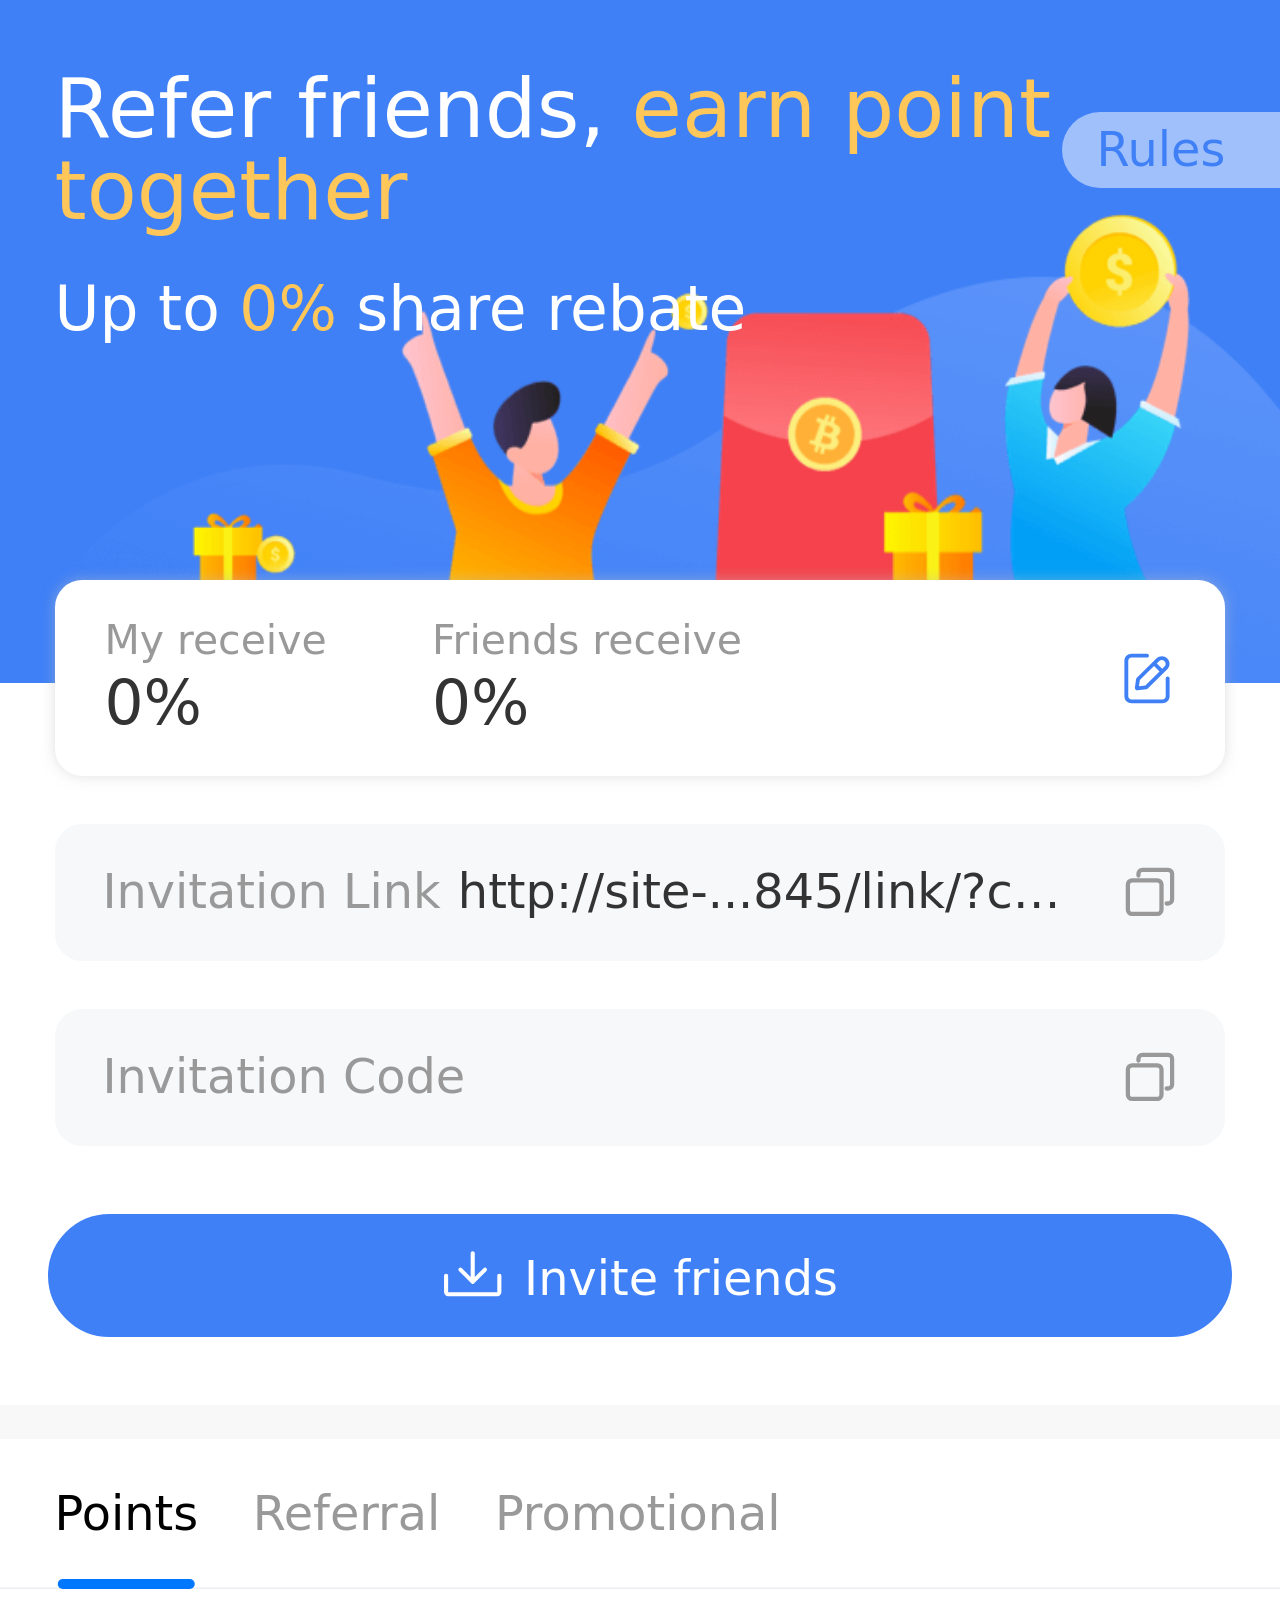
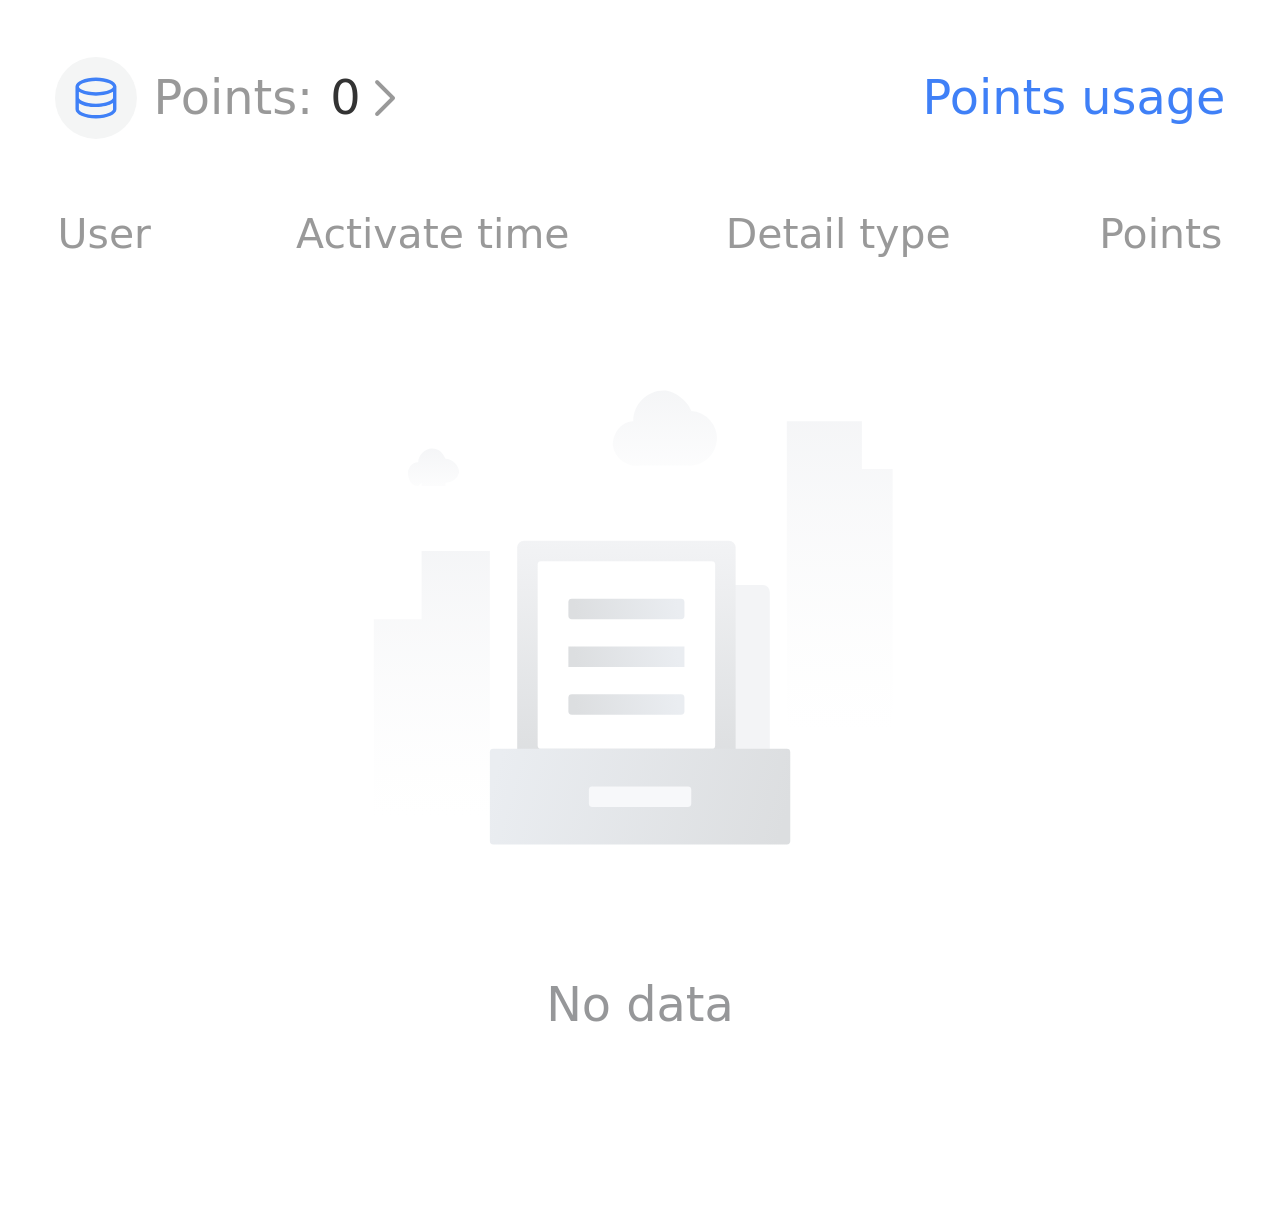
==== index.html @ 1d74dc4e "deploy" ====
<!DOCTYPE html>
<html lang="en">
  <head>
    <meta charset="UTF-8" />
    <meta name="viewport" content="width=device-width, initial-scale=1.0, maximum-scale=1.0, minimum-scale=1.0, user-scalable=no" viewport-fit=cover />
    <link rel="icon" href="/favicon.ico" />
    <title>Ave.ai</title>
    <script async src="https://www.googletagmanager.com/gtag/js?id=G-LFKW8KRD0V"></script>
    <script type="module" crossorigin src="/assets/main.b8605bb9.js"></script>
    <link rel="modulepreload" crossorigin href="/assets/vue-vendor.aaf9f205.js">
    <link rel="modulepreload" crossorigin href="/assets/vendor.d4ce72b8.js">
    <link rel="modulepreload" crossorigin href="/assets/vant-vendor.71d496e5.js">
    <link rel="modulepreload" crossorigin href="/assets/index.5e01b8b3.js">
    <link rel="stylesheet" href="/assets/vant-vendor.0ba14eaf.css">
    <link rel="stylesheet" href="/assets/index.a86b4aa0.css">
    <link rel="stylesheet" href="/assets/index.657bca38.css">
    <script type="module">try{import.meta.url;import("_").catch(()=>1);}catch(e){}window.__vite_is_modern_browser=true;</script>
    <script type="module">!function(){if(window.__vite_is_modern_browser)return;console.warn("vite: loading legacy build because dynamic import or import.meta.url is unsupported, syntax error above should be ignored");var e=document.getElementById("vite-legacy-polyfill"),n=document.createElement("script");n.src=e.src,n.onload=function(){System.import(document.getElementById('vite-legacy-entry').getAttribute('data-src'))},document.body.appendChild(n)}();</script>
  </head>
  <body>
    <div id="app"></div>
    
    <!-- <script src="https://unpkg.com/vconsole/dist/vconsole.min.js"></script>
    <script>
      // VConsole will be exported to `window.VConsole` by default.
      var vConsole = new window.VConsole();
    </script> -->

    <script>
      window.dataLayer = window.dataLayer || [];
      function gtag(){dataLayer.push(arguments);}
      gtag('js', new Date());

      gtag('config', 'G-LFKW8KRD0V');
    </script>
    <script nomodule>!function(){var e=document,t=e.createElement("script");if(!("noModule"in t)&&"onbeforeload"in t){var n=!1;e.addEventListener("beforeload",(function(e){if(e.target===t)n=!0;else if(!e.target.hasAttribute("nomodule")||!n)return;e.preventDefault()}),!0),t.type="module",t.src=".",e.head.appendChild(t),t.remove()}}();</script>
    <script nomodule crossorigin id="vite-legacy-polyfill" src="/assets/polyfills-legacy.182e2891.js"></script>
    <script nomodule crossorigin id="vite-legacy-entry" data-src="/assets/main-legacy.682a80b4.js">System.import(document.getElementById('vite-legacy-entry').getAttribute('data-src'))</script>
  </body>
</html>
---- assets/index.a86b4aa0.css ----
/*! normalize.css v8.0.1 | MIT License | github.com/necolas/normalize.css */html,body{margin:0;width:100%;line-height:1.15;-webkit-text-size-adjust:100%;font-family:"Poppins-Regular",system-ui,\2014 apple-system,Segoe UI,Rototo,Emoji,sans-serif;-webkit-overflow-scrolling:touch}*{box-sizing:border-box}main{display:block}h1{font-size:2em;margin:.67em 0}hr{box-sizing:content-box;height:0;overflow:visible}pre{font-family:monospace,monospace;font-size:1em}a{background-color:transparent}abbr[title]{border-bottom:none;text-decoration:underline;-webkit-text-decoration:underline dotted;text-decoration:underline dotted}b,strong{font-weight:bolder}code,kbd,samp{font-family:monospace,monospace;font-size:1em}small{font-size:80%}sub,sup{font-size:75%;line-height:0;position:relative;vertical-align:baseline}sub{bottom:-.25em}sup{top:-.5em}img{border-style:none}button,input,optgroup,select,textarea{font-family:inherit;font-size:100%;line-height:1.15;margin:0}button,input{overflow:visible}button,select{text-transform:none}button,[type=button],[type=reset],[type=submit]{-webkit-appearance:button}button::-moz-focus-inner,[type=button]::-moz-focus-inner,[type=reset]::-moz-focus-inner,[type=submit]::-moz-focus-inner{border-style:none;padding:0}button:-moz-focusring,[type=button]:-moz-focusring,[type=reset]:-moz-focusring,[type=submit]:-moz-focusring{outline:.02667rem dotted ButtonText}fieldset{padding:.35em .75em .625em}legend{box-sizing:border-box;color:inherit;display:table;max-width:100%;padding:0;white-space:normal}progress{vertical-align:baseline}textarea{overflow:auto}[type=checkbox],[type=radio]{box-sizing:border-box;padding:0}[type=number]::-webkit-inner-spin-button,[type=number]::-webkit-outer-spin-button{height:auto}[type=search]{-webkit-appearance:textfield;outline-offset:-.05333rem}[type=search]::-webkit-search-decoration{-webkit-appearance:none}::-webkit-file-upload-button{-webkit-appearance:button;font:inherit}details{display:block}summary{display:list-item}template{display:none}[hidden]{display:none}ul,li{margin:0;padding:0;list-style:none}.iconfont-svg{width:1em;height:1em;vertical-align:-.15em;fill:currentColor;overflow:hidden}.clickable:active{opacity:.5}@font-face{font-family:iconfont;src:url([data-uri]) format("woff2"),url([data-uri]) format("woff"),url([data-uri]) format("truetype")}.iconfont{font-family:iconfont!important;font-size:.42667rem;font-style:normal;-webkit-font-smoothing:antialiased;-moz-osx-font-smoothing:grayscale}.icon-iOS:before{content:"\ea64"}.icon-tianjiaLP:before{content:"\ea58"}.icon-zhuanru1:before{content:"\ea2a"}.icon-zhuanchu1:before{content:"\ea2b"}.icon-zhuanru-1:before{content:"\ea2c"}.icon-zhuanchu-1:before{content:"\ea2d"}.icon-weizhi:before{content:"\ea57"}.icon-anzhuo:before{content:"\ea3c"}.icon-a-Googleplay2:before{content:"\ea3d"}.icon-download:before{content:"\e852"}.icon-integral:before{content:"\ea36"}.icon-rebates:before{content:"\ea37"}.icon-edit:before{content:"\e66e"}.icon-copy:before{content:"\e9f9"}
---- assets/index.657bca38.css ----
.mr-5{margin-right:.13333rem}.color-fff{color:#fff!important}.color-FFC659{color:#ffc659!important}.color-3F80F7{color:#3f80f7!important}.color-999{color:#999!important}.color-333{color:#333!important}.font-16{font-size:.42667rem!important}.icon-edit:active,.icon-copy:active{opacity:.5}@font-face{font-family:Emoji;src:local("Apple Color Emojiji"),local("Segoe UI Emoji"),local("Segoe UI Symbol"),local("Noto Color Emoji");unicode-range:U+1F000-1F644,U+203C-3299}#app{font-family:"Poppins-Regular",system-ui,\2014 apple-system,Segoe UI,Rototo,Emoji,sans-serif}
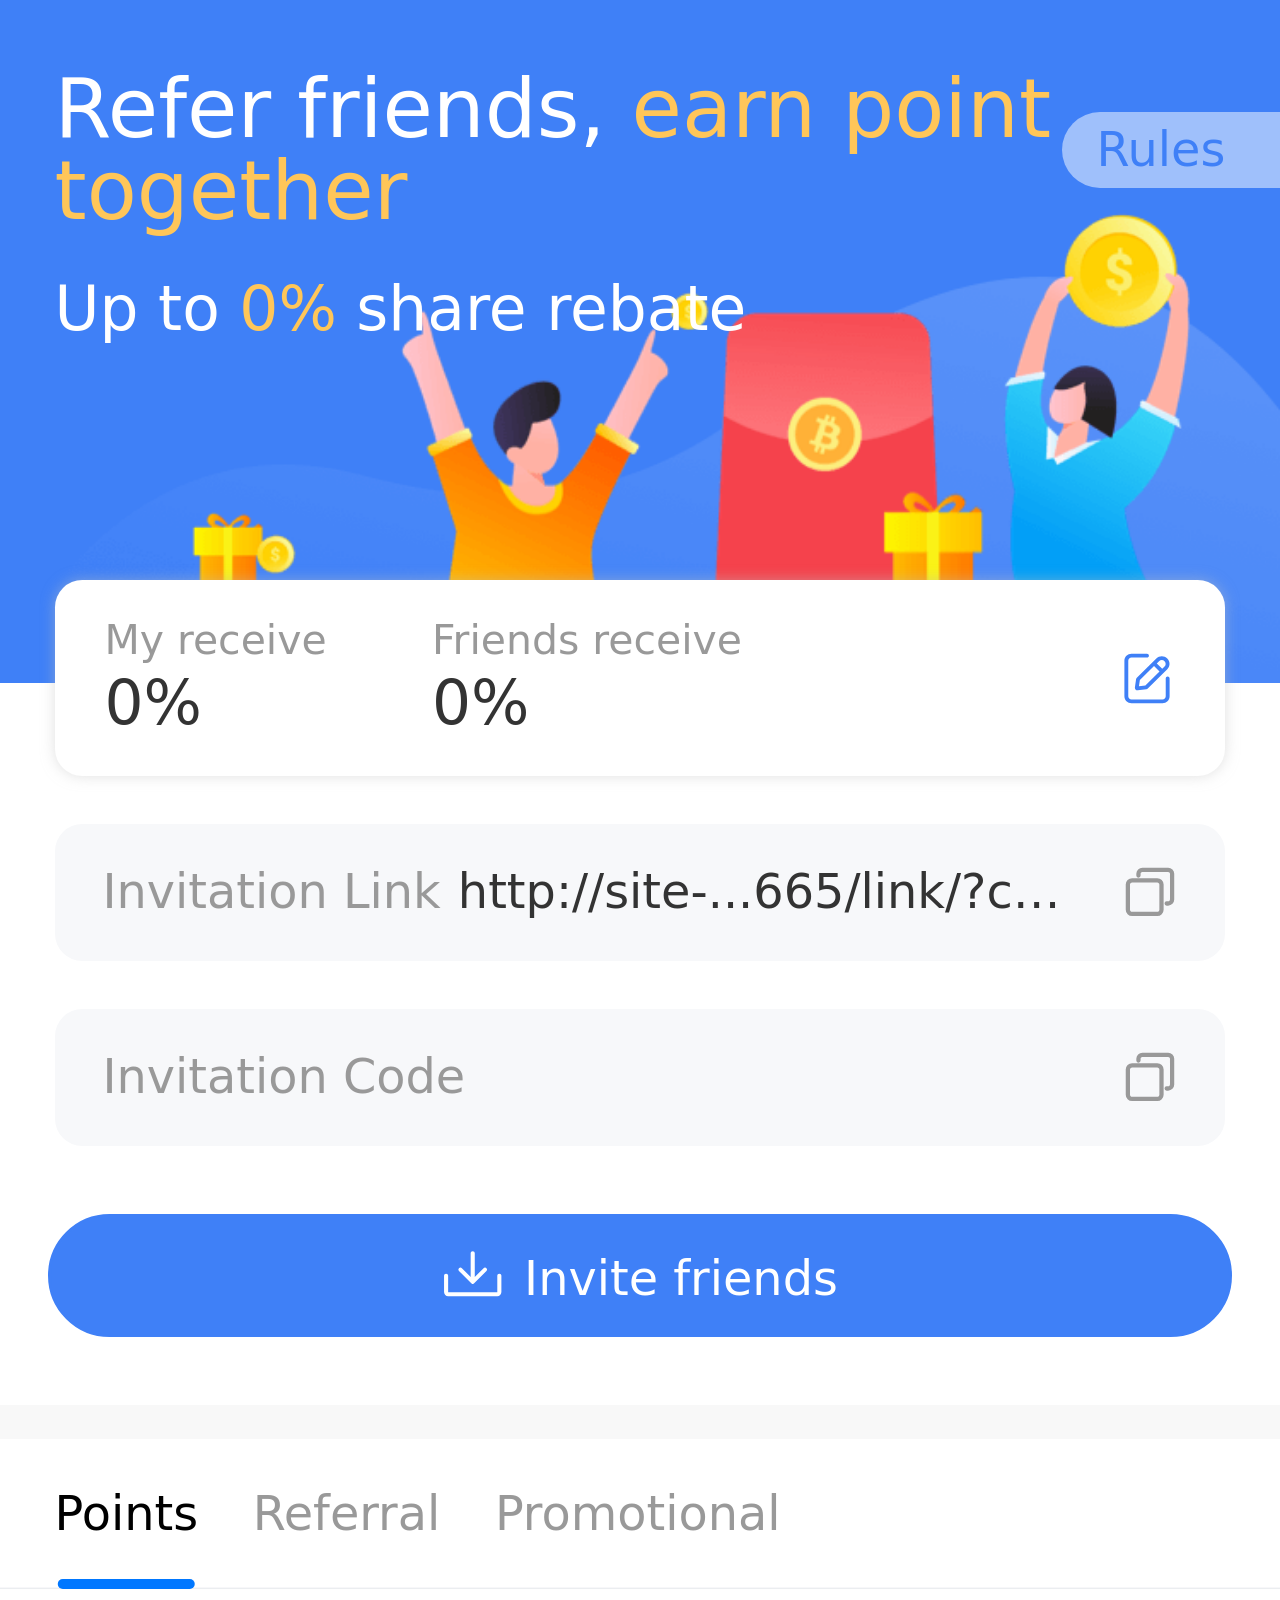
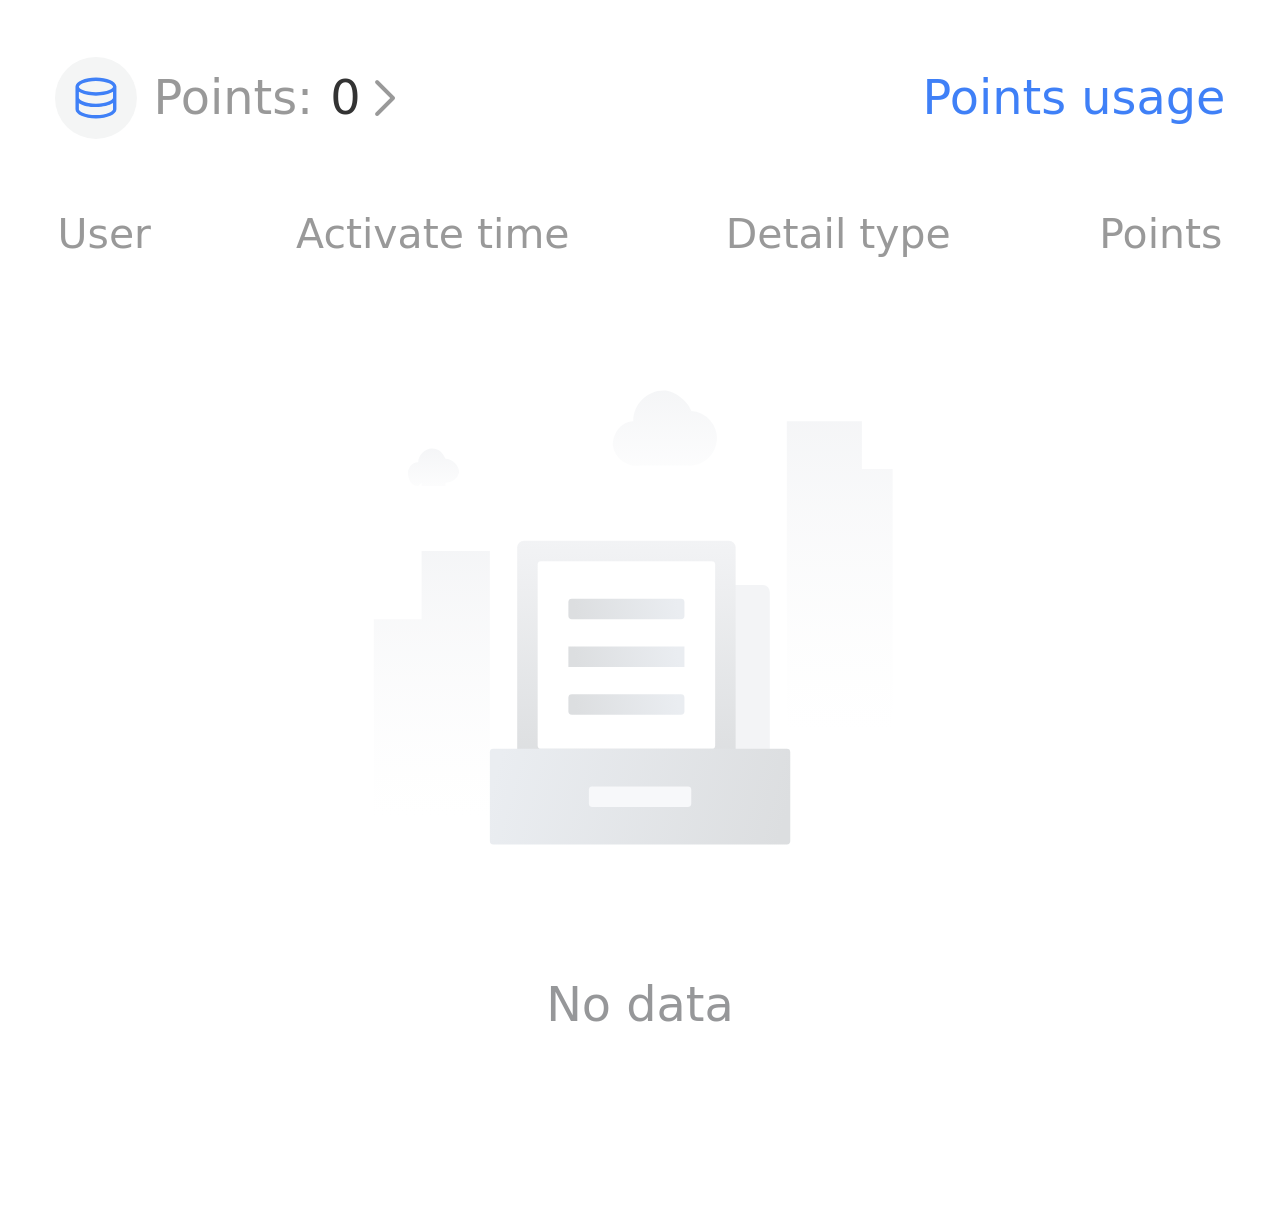
==== commit 8e626dee: "deploy" ====
--- a/index.html
+++ b/index.html
@@ -34,7 +34,7 @@
       gtag('config', 'G-LFKW8KRD0V');
     </script>
     <script nomodule>!function(){var e=document,t=e.createElement("script");if(!("noModule"in t)&&"onbeforeload"in t){var n=!1;e.addEventListener("beforeload",(function(e){if(e.target===t)n=!0;else if(!e.target.hasAttribute("nomodule")||!n)return;e.preventDefault()}),!0),t.type="module",t.src=".",e.head.appendChild(t),t.remove()}}();</script>
-    <script nomodule crossorigin id="vite-legacy-polyfill" src="/assets/polyfills-legacy.182e2891.js"></script>
+    <script nomodule crossorigin id="vite-legacy-polyfill" src="/assets/polyfills-legacy.f21f6233.js"></script>
     <script nomodule crossorigin id="vite-legacy-entry" data-src="/assets/main-legacy.682a80b4.js">System.import(document.getElementById('vite-legacy-entry').getAttribute('data-src'))</script>
   </body>
 </html>
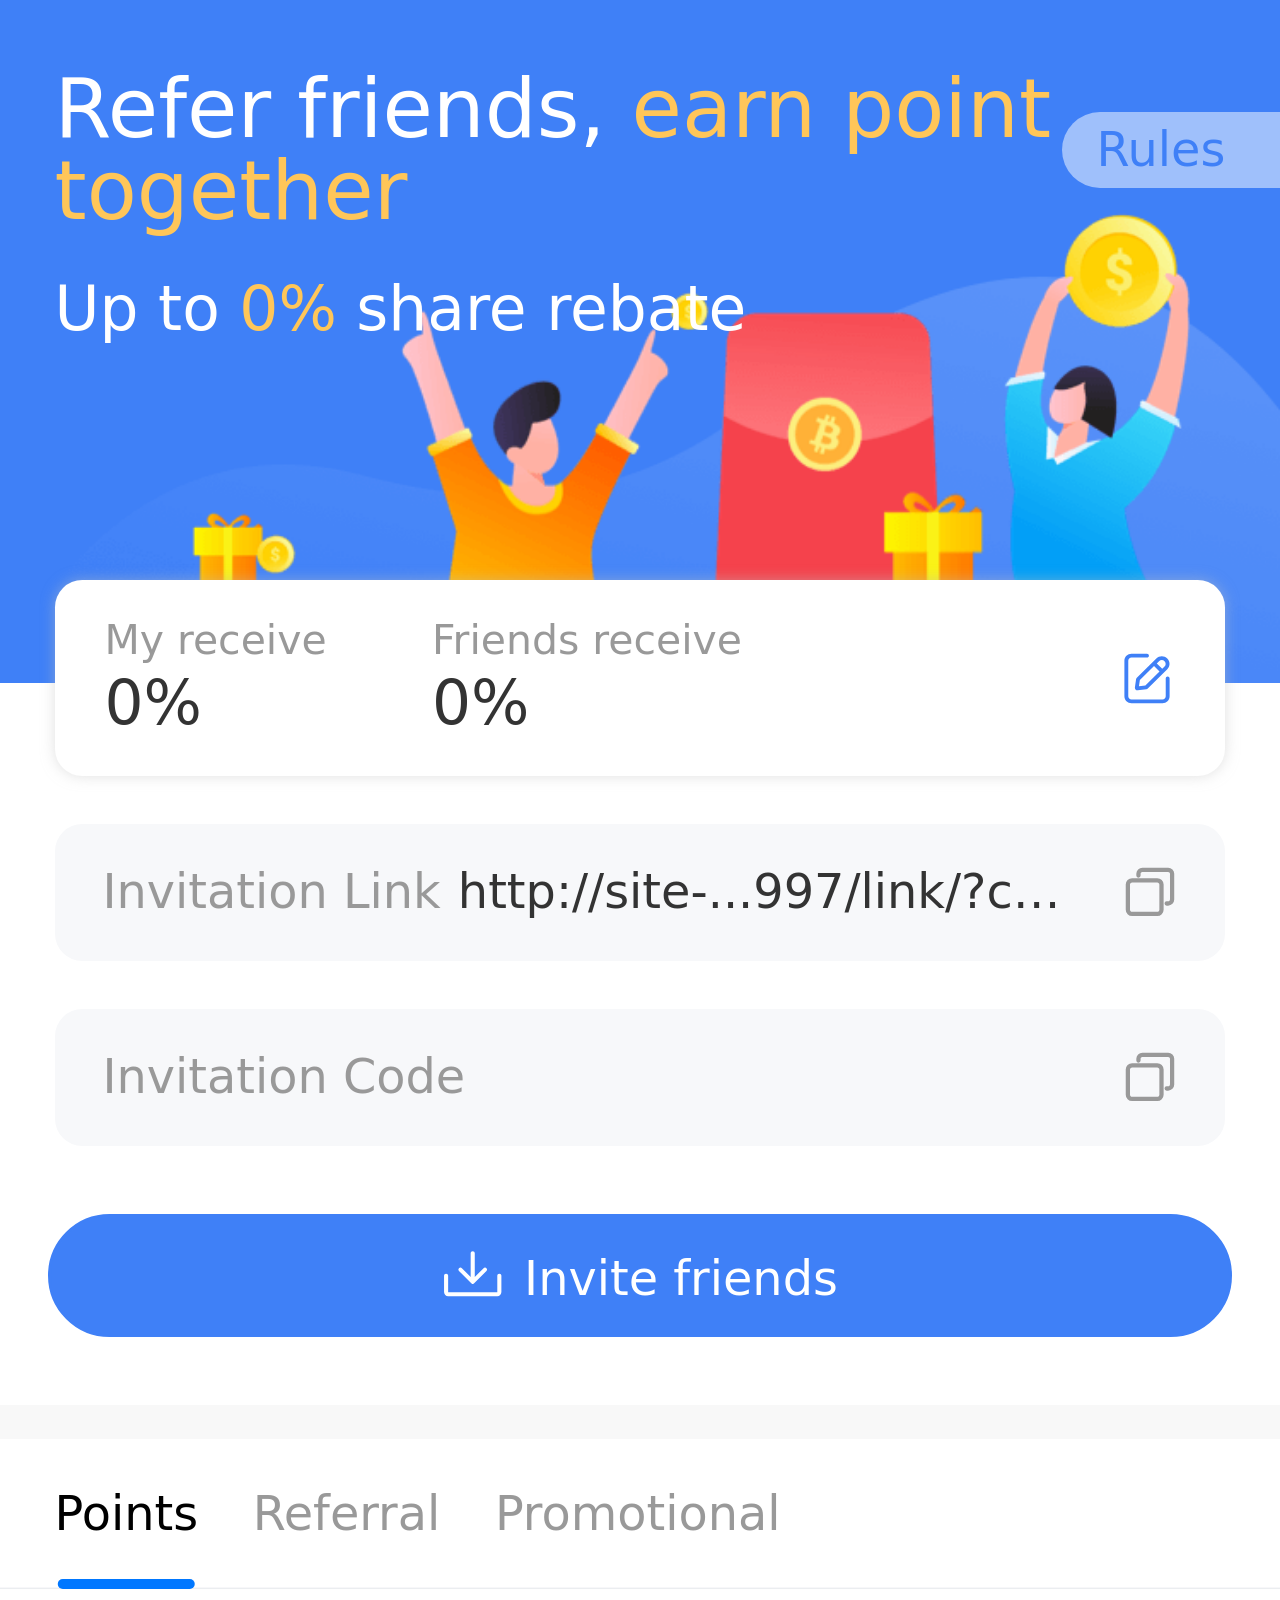
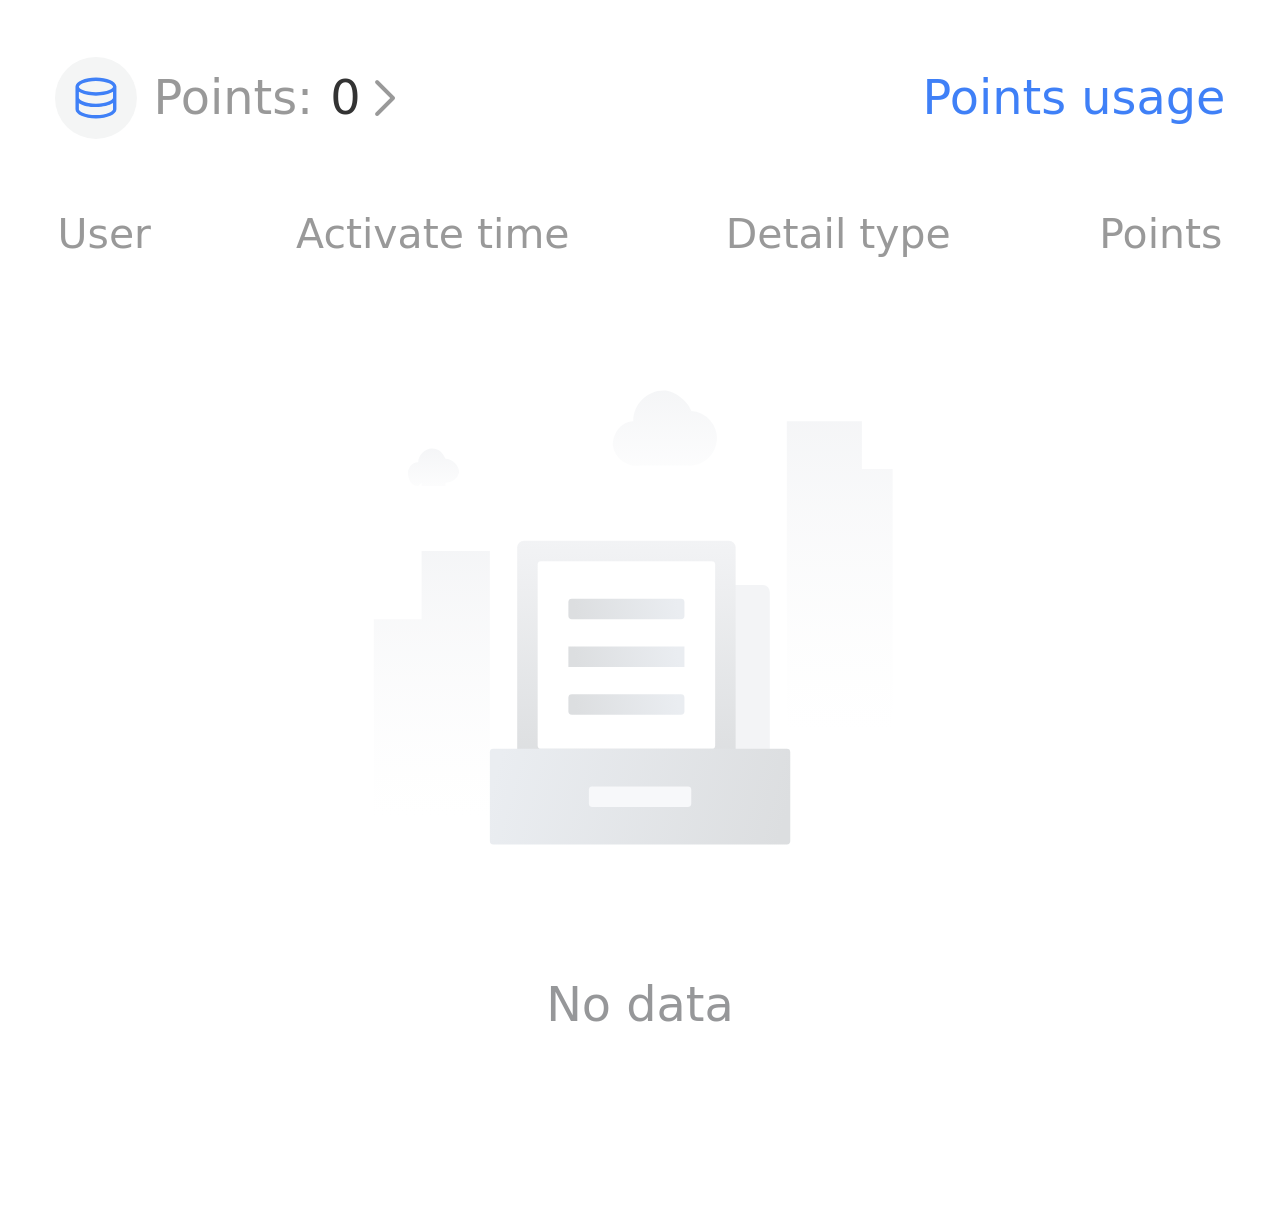
==== commit c4def93b: "deploy" ====
--- a/index.html
+++ b/index.html
@@ -6,12 +6,12 @@
     <link rel="icon" href="/favicon.ico" />
     <title>Ave.ai</title>
     <script async src="https://www.googletagmanager.com/gtag/js?id=G-LFKW8KRD0V"></script>
-    <script type="module" crossorigin src="/assets/main.b8605bb9.js"></script>
-    <link rel="modulepreload" crossorigin href="/assets/vue-vendor.aaf9f205.js">
-    <link rel="modulepreload" crossorigin href="/assets/vendor.d4ce72b8.js">
-    <link rel="modulepreload" crossorigin href="/assets/vant-vendor.71d496e5.js">
-    <link rel="modulepreload" crossorigin href="/assets/index.5e01b8b3.js">
-    <link rel="stylesheet" href="/assets/vant-vendor.0ba14eaf.css">
+    <script type="module" crossorigin src="/assets/main.795ec91e.js"></script>
+    <link rel="modulepreload" crossorigin href="/assets/vue-vendor.35e46c5c.js">
+    <link rel="modulepreload" crossorigin href="/assets/vendor.98e38a8a.js">
+    <link rel="modulepreload" crossorigin href="/assets/vant-vendor.4ef3227d.js">
+    <link rel="modulepreload" crossorigin href="/assets/index.6fadf46c.js">
+    <link rel="stylesheet" href="/assets/vant-vendor.e885b03b.css">
     <link rel="stylesheet" href="/assets/index.a86b4aa0.css">
     <link rel="stylesheet" href="/assets/index.657bca38.css">
     <script type="module">try{import.meta.url;import("_").catch(()=>1);}catch(e){}window.__vite_is_modern_browser=true;</script>
@@ -35,6 +35,6 @@
     </script>
     <script nomodule>!function(){var e=document,t=e.createElement("script");if(!("noModule"in t)&&"onbeforeload"in t){var n=!1;e.addEventListener("beforeload",(function(e){if(e.target===t)n=!0;else if(!e.target.hasAttribute("nomodule")||!n)return;e.preventDefault()}),!0),t.type="module",t.src=".",e.head.appendChild(t),t.remove()}}();</script>
     <script nomodule crossorigin id="vite-legacy-polyfill" src="/assets/polyfills-legacy.f21f6233.js"></script>
-    <script nomodule crossorigin id="vite-legacy-entry" data-src="/assets/main-legacy.682a80b4.js">System.import(document.getElementById('vite-legacy-entry').getAttribute('data-src'))</script>
+    <script nomodule crossorigin id="vite-legacy-entry" data-src="/assets/main-legacy.461595ad.js">System.import(document.getElementById('vite-legacy-entry').getAttribute('data-src'))</script>
   </body>
 </html>
